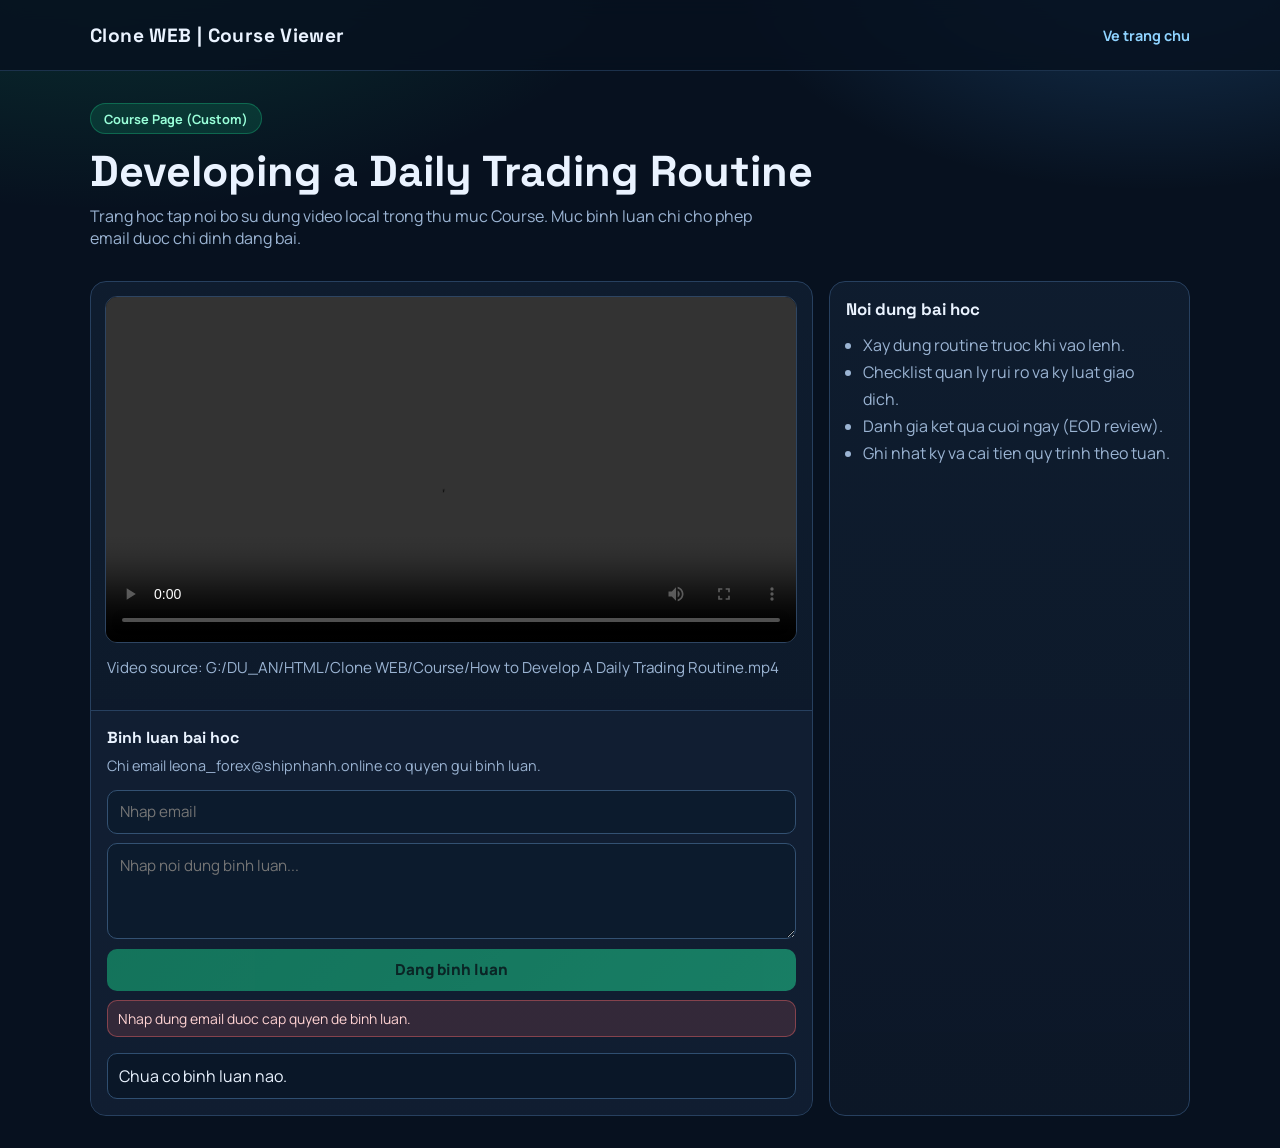
==== course-daily-routine.html @ a5439d15 "Add dedicated daily routine course page with local video and restricted comments" ====
<!doctype html>
<html lang="vi">
<head>
  <meta charset="UTF-8" />
  <meta name="viewport" content="width=device-width, initial-scale=1.0" />
  <title>Khoa hoc: Daily Trading Routine</title>
  <link rel="preconnect" href="https://fonts.googleapis.com" />
  <link rel="preconnect" href="https://fonts.gstatic.com" crossorigin />
  <link href="https://fonts.googleapis.com/css2?family=Manrope:wght@400;500;600;700;800&family=Space+Grotesk:wght@500;700&display=swap" rel="stylesheet" />
  <style>
    :root {
      --bg: #07111f;
      --surface: #0f1d30;
      --surface-2: #14243a;
      --line: #27405f;
      --text: #eaf3ff;
      --muted: #9bb4d3;
      --brand: #18c685;
      --danger: #ff6a6a;
    }

    * {
      box-sizing: border-box;
    }

    body {
      margin: 0;
      font-family: "Manrope", sans-serif;
      color: var(--text);
      background:
        radial-gradient(900px 500px at 8% -10%, rgba(24, 198, 133, 0.22), transparent 65%),
        radial-gradient(700px 400px at 90% -5%, rgba(69, 166, 255, 0.25), transparent 62%),
        var(--bg);
      min-height: 100vh;
    }

    .container {
      width: min(1100px, 92vw);
      margin: 0 auto;
    }

    .header {
      position: sticky;
      top: 0;
      z-index: 10;
      background: rgba(7, 17, 31, 0.85);
      backdrop-filter: blur(10px);
      border-bottom: 1px solid rgba(39, 64, 95, 0.7);
    }

    .header-inner {
      min-height: 70px;
      display: flex;
      align-items: center;
      justify-content: space-between;
      gap: 1rem;
    }

    .brand {
      margin: 0;
      font-family: "Space Grotesk", sans-serif;
      font-size: 1.2rem;
      letter-spacing: 0.02em;
    }

    .course-link {
      color: #8fd3ff;
      text-decoration: none;
      font-weight: 700;
      font-size: 0.9rem;
    }

    .hero {
      padding: 2rem 0 1rem;
    }

    .eyebrow {
      display: inline-block;
      background: rgba(24, 198, 133, 0.16);
      color: #99ffd9;
      border: 1px solid rgba(24, 198, 133, 0.35);
      border-radius: 999px;
      padding: 0.35rem 0.8rem;
      font-size: 0.8rem;
      font-weight: 700;
    }

    h1 {
      margin: 0.8rem 0 0.5rem;
      font-size: clamp(1.7rem, 4.2vw, 2.7rem);
      font-family: "Space Grotesk", sans-serif;
      line-height: 1.15;
    }

    .hero p {
      margin: 0;
      color: var(--muted);
      max-width: 68ch;
    }

    .layout {
      display: grid;
      grid-template-columns: 2fr 1fr;
      gap: 1rem;
      padding: 1rem 0 2rem;
    }

    .panel {
      border: 1px solid var(--line);
      border-radius: 16px;
      background: linear-gradient(180deg, rgba(15, 29, 48, 0.9), rgba(12, 24, 40, 0.92));
      overflow: hidden;
    }

    .video-wrap {
      padding: 0.9rem;
    }

    video {
      width: 100%;
      border-radius: 12px;
      border: 1px solid #2e4562;
      background: #000;
      display: block;
    }

    .video-meta {
      padding: 0 1rem 1rem;
      color: var(--muted);
      font-size: 0.95rem;
    }

    .side {
      padding: 1rem;
    }

    .side h2 {
      margin: 0;
      font-family: "Space Grotesk", sans-serif;
      font-size: 1.05rem;
    }

    .side ul {
      margin: 0.75rem 0 0;
      padding-left: 1.1rem;
      color: var(--muted);
      line-height: 1.7;
    }

    .comment-box {
      margin-top: 1rem;
      padding: 1rem;
      border-top: 1px solid var(--line);
      background: rgba(20, 36, 58, 0.55);
    }

    .comment-box h3 {
      margin: 0;
      font-size: 1rem;
      font-family: "Space Grotesk", sans-serif;
    }

    .note {
      margin-top: 0.5rem;
      color: var(--muted);
      font-size: 0.9rem;
    }

    .row {
      margin-top: 0.75rem;
      display: grid;
      gap: 0.6rem;
    }

    input,
    textarea,
    button {
      font-family: inherit;
      font-size: 0.95rem;
      border-radius: 10px;
      border: 1px solid #335172;
      background: #0c1b2d;
      color: var(--text);
      padding: 0.65rem 0.75rem;
    }

    textarea {
      min-height: 96px;
      resize: vertical;
    }

    button {
      cursor: pointer;
      background: linear-gradient(135deg, #16b97d, #1fcd8f);
      color: #062b1d;
      font-weight: 800;
      border: none;
    }

    button:disabled {
      opacity: 0.55;
      cursor: not-allowed;
    }

    .warning {
      margin-top: 0.6rem;
      color: #ffd3d3;
      background: rgba(255, 106, 106, 0.15);
      border: 1px solid rgba(255, 106, 106, 0.4);
      border-radius: 10px;
      padding: 0.5rem 0.65rem;
      font-size: 0.87rem;
      display: none;
    }

    .warning.visible {
      display: block;
    }

    .comment-list {
      margin-top: 1rem;
      display: grid;
      gap: 0.7rem;
    }

    .comment-item {
      border: 1px solid #2f4e70;
      border-radius: 10px;
      padding: 0.7rem;
      background: #0a1728;
    }

    .comment-item small {
      color: var(--muted);
      display: block;
      margin-top: 0.25rem;
    }

    @media (max-width: 900px) {
      .layout {
        grid-template-columns: 1fr;
      }
    }
  </style>
</head>
<body>
  <header class="header">
    <div class="container header-inner">
      <h2 class="brand">Clone WEB | Course Viewer</h2>
      <a class="course-link" href="index.html">Ve trang chu</a>
    </div>
  </header>

  <main class="container">
    <section class="hero">
      <span class="eyebrow">Course Page (Custom)</span>
      <h1>Developing a Daily Trading Routine</h1>
      <p>
        Trang hoc tap noi bo su dung video local trong thu muc Course.
        Muc binh luan chi cho phep email duoc chi dinh dang bai.
      </p>
    </section>

    <section class="layout">
      <article class="panel">
        <div class="video-wrap">
          <video controls preload="metadata" src="Course/How to Develop A Daily Trading Routine.mp4"></video>
        </div>
        <div class="video-meta">
          Video source: G:/DU_AN/HTML/Clone WEB/Course/How to Develop A Daily Trading Routine.mp4
        </div>

        <div class="comment-box">
          <h3>Binh luan bai hoc</h3>
          <p class="note">Chi email leona_forex@shipnhanh.online co quyen gui binh luan.</p>

          <div class="row">
            <input id="commentEmail" type="email" placeholder="Nhap email" value="" />
            <textarea id="commentText" placeholder="Nhap noi dung binh luan..."></textarea>
            <button id="postCommentBtn" type="button">Dang binh luan</button>
          </div>

          <div id="commentWarning" class="warning"></div>
          <div id="commentList" class="comment-list"></div>
        </div>
      </article>

      <aside class="panel side">
        <h2>Noi dung bai hoc</h2>
        <ul>
          <li>Xay dung routine truoc khi vao lenh.</li>
          <li>Checklist quan ly rui ro va ky luat giao dich.</li>
          <li>Danh gia ket qua cuoi ngay (EOD review).</li>
          <li>Ghi nhat ky va cai tien quy trinh theo tuan.</li>
        </ul>
      </aside>
    </section>
  </main>

  <script src="course-daily-routine.js"></script>
</body>
</html>
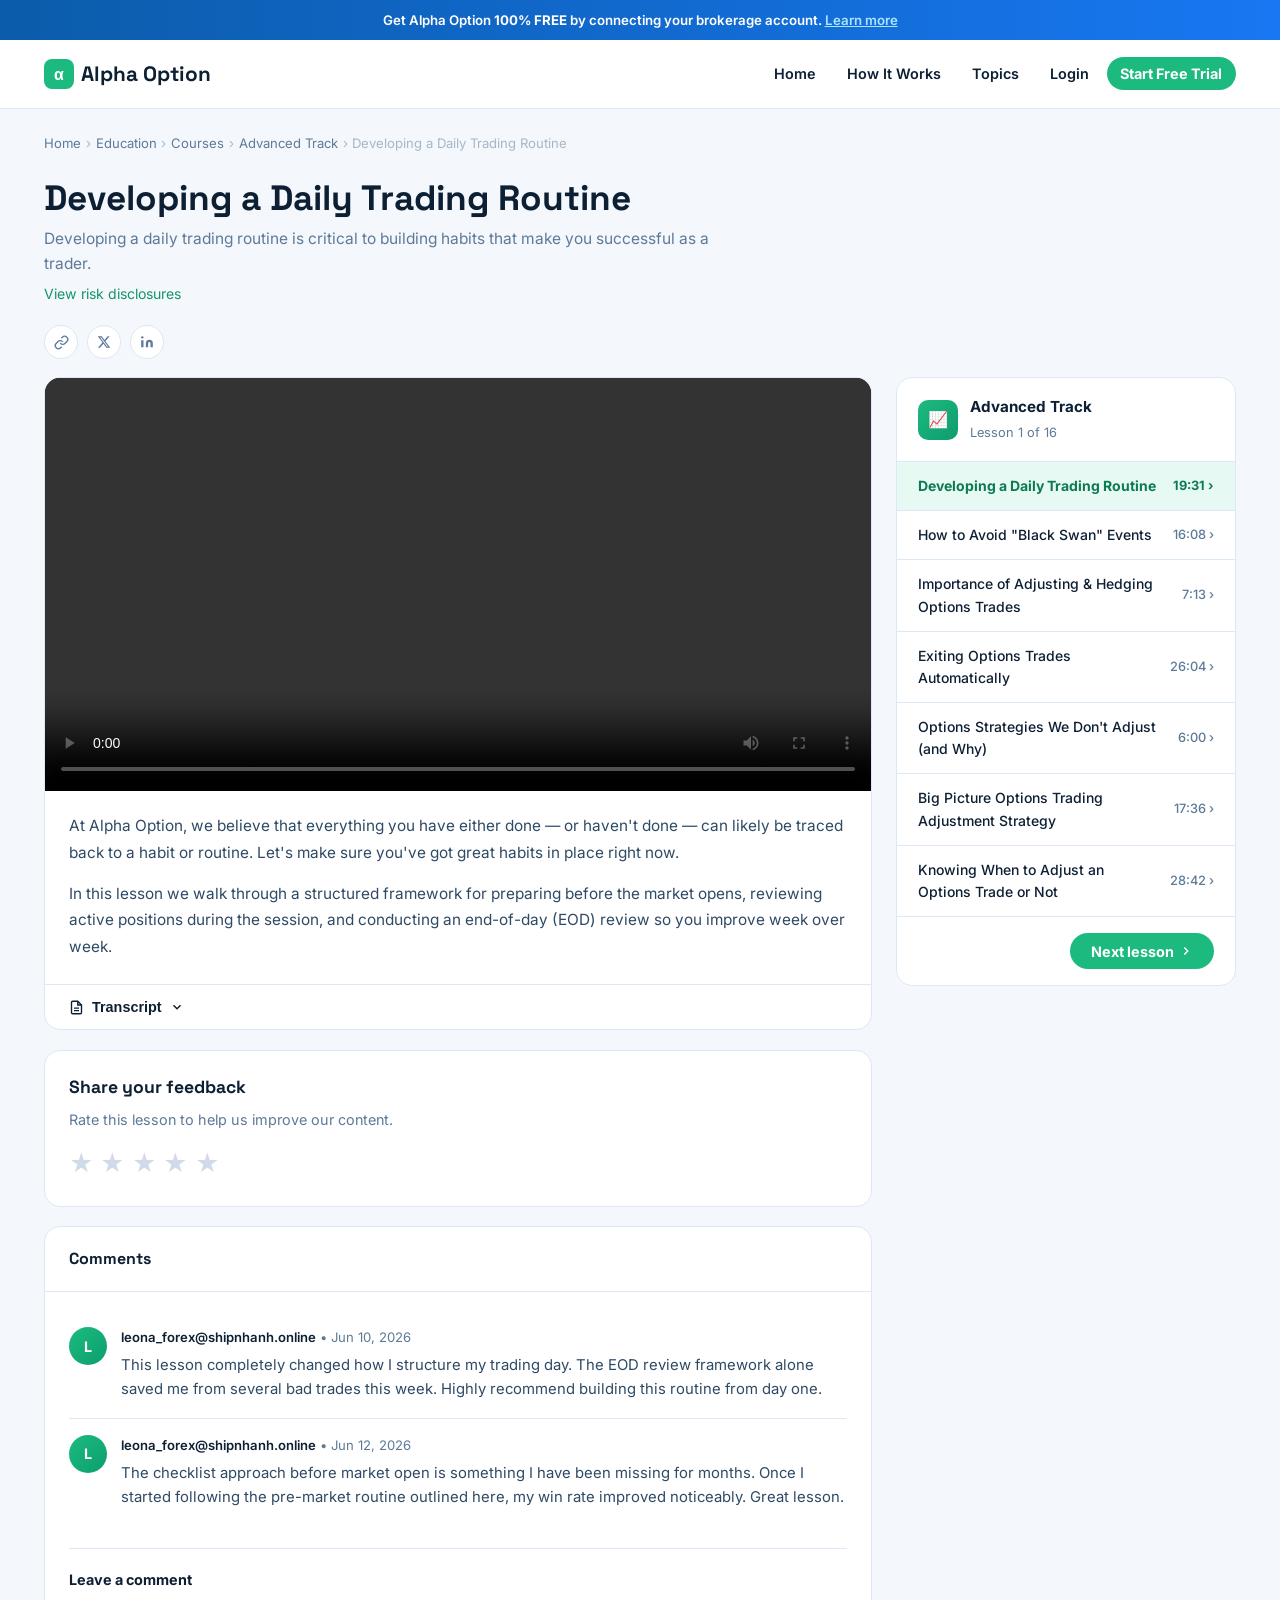
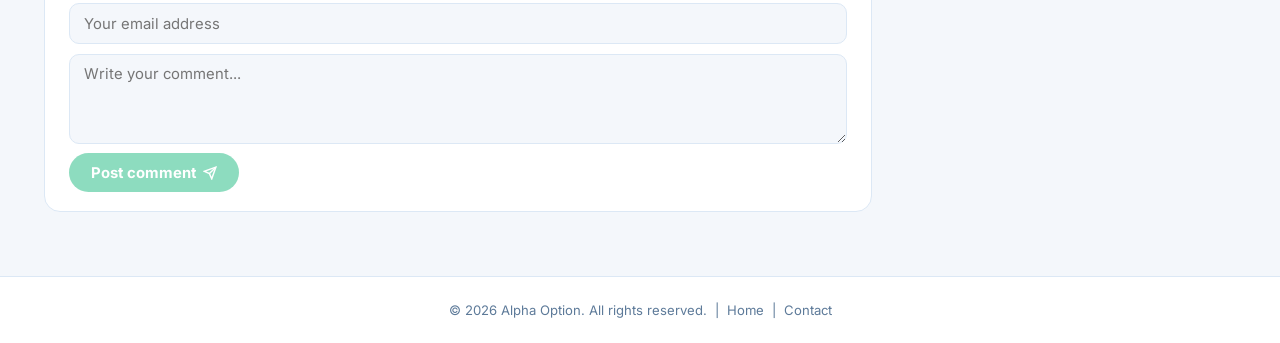
==== commit 5cdb12a2: "Redesign lesson page to English with pre-seeded comments" ====
--- a/course-daily-routine.html
+++ b/course-daily-routine.html
@@ -1,302 +1,277 @@
-<!doctype html>
-<html lang="vi">
+﻿<!doctype html>
+<html lang="en">
 <head>
   <meta charset="UTF-8" />
   <meta name="viewport" content="width=device-width, initial-scale=1.0" />
-  <title>Khoa hoc: Daily Trading Routine</title>
+  <title>Developing a Daily Trading Routine | Alpha Option</title>
   <link rel="preconnect" href="https://fonts.googleapis.com" />
   <link rel="preconnect" href="https://fonts.gstatic.com" crossorigin />
-  <link href="https://fonts.googleapis.com/css2?family=Manrope:wght@400;500;600;700;800&family=Space+Grotesk:wght@500;700&display=swap" rel="stylesheet" />
+  <link href="https://fonts.googleapis.com/css2?family=Inter:wght@400;500;600;700&family=Space+Grotesk:wght@600;700&display=swap" rel="stylesheet" />
   <style>
+    *, *::before, *::after { box-sizing: border-box; margin: 0; padding: 0; }
     :root {
-      --bg: #07111f;
-      --surface: #0f1d30;
-      --surface-2: #14243a;
-      --line: #27405f;
-      --text: #eaf3ff;
-      --muted: #9bb4d3;
-      --brand: #18c685;
-      --danger: #ff6a6a;
+      --bg: #f4f7fb; --surface: #fff; --ink: #0d1f33; --muted: #5d7a99;
+      --line: #dce8f5; --brand: #1dba80; --brand-dark: #15956a;
+      --pill-bg: #e6f9f2; --pill-color: #0e7a52;
     }
-
-    * {
-      box-sizing: border-box;
-    }
-
-    body {
-      margin: 0;
-      font-family: "Manrope", sans-serif;
-      color: var(--text);
-      background:
-        radial-gradient(900px 500px at 8% -10%, rgba(24, 198, 133, 0.22), transparent 65%),
-        radial-gradient(700px 400px at 90% -5%, rgba(69, 166, 255, 0.25), transparent 62%),
-        var(--bg);
-      min-height: 100vh;
-    }
-
-    .container {
-      width: min(1100px, 92vw);
-      margin: 0 auto;
-    }
-
-    .header {
-      position: sticky;
-      top: 0;
-      z-index: 10;
-      background: rgba(7, 17, 31, 0.85);
-      backdrop-filter: blur(10px);
-      border-bottom: 1px solid rgba(39, 64, 95, 0.7);
-    }
-
-    .header-inner {
-      min-height: 70px;
-      display: flex;
-      align-items: center;
-      justify-content: space-between;
-      gap: 1rem;
-    }
-
-    .brand {
-      margin: 0;
-      font-family: "Space Grotesk", sans-serif;
-      font-size: 1.2rem;
-      letter-spacing: 0.02em;
-    }
-
-    .course-link {
-      color: #8fd3ff;
-      text-decoration: none;
-      font-weight: 700;
-      font-size: 0.9rem;
-    }
-
-    .hero {
-      padding: 2rem 0 1rem;
-    }
-
-    .eyebrow {
-      display: inline-block;
-      background: rgba(24, 198, 133, 0.16);
-      color: #99ffd9;
-      border: 1px solid rgba(24, 198, 133, 0.35);
-      border-radius: 999px;
-      padding: 0.35rem 0.8rem;
-      font-size: 0.8rem;
-      font-weight: 700;
-    }
-
-    h1 {
-      margin: 0.8rem 0 0.5rem;
-      font-size: clamp(1.7rem, 4.2vw, 2.7rem);
-      font-family: "Space Grotesk", sans-serif;
-      line-height: 1.15;
-    }
-
-    .hero p {
-      margin: 0;
-      color: var(--muted);
-      max-width: 68ch;
-    }
-
-    .layout {
-      display: grid;
-      grid-template-columns: 2fr 1fr;
-      gap: 1rem;
-      padding: 1rem 0 2rem;
-    }
-
-    .panel {
-      border: 1px solid var(--line);
-      border-radius: 16px;
-      background: linear-gradient(180deg, rgba(15, 29, 48, 0.9), rgba(12, 24, 40, 0.92));
-      overflow: hidden;
-    }
-
-    .video-wrap {
-      padding: 0.9rem;
-    }
-
-    video {
-      width: 100%;
-      border-radius: 12px;
-      border: 1px solid #2e4562;
-      background: #000;
-      display: block;
-    }
-
-    .video-meta {
-      padding: 0 1rem 1rem;
-      color: var(--muted);
-      font-size: 0.95rem;
-    }
-
-    .side {
-      padding: 1rem;
-    }
-
-    .side h2 {
-      margin: 0;
-      font-family: "Space Grotesk", sans-serif;
-      font-size: 1.05rem;
-    }
-
-    .side ul {
-      margin: 0.75rem 0 0;
-      padding-left: 1.1rem;
-      color: var(--muted);
-      line-height: 1.7;
-    }
-
-    .comment-box {
-      margin-top: 1rem;
-      padding: 1rem;
-      border-top: 1px solid var(--line);
-      background: rgba(20, 36, 58, 0.55);
-    }
-
-    .comment-box h3 {
-      margin: 0;
-      font-size: 1rem;
-      font-family: "Space Grotesk", sans-serif;
-    }
-
-    .note {
-      margin-top: 0.5rem;
-      color: var(--muted);
-      font-size: 0.9rem;
-    }
-
-    .row {
-      margin-top: 0.75rem;
-      display: grid;
-      gap: 0.6rem;
-    }
-
-    input,
-    textarea,
-    button {
-      font-family: inherit;
-      font-size: 0.95rem;
-      border-radius: 10px;
-      border: 1px solid #335172;
-      background: #0c1b2d;
-      color: var(--text);
-      padding: 0.65rem 0.75rem;
-    }
-
-    textarea {
-      min-height: 96px;
-      resize: vertical;
-    }
-
-    button {
-      cursor: pointer;
-      background: linear-gradient(135deg, #16b97d, #1fcd8f);
-      color: #062b1d;
-      font-weight: 800;
-      border: none;
-    }
-
-    button:disabled {
-      opacity: 0.55;
-      cursor: not-allowed;
-    }
-
-    .warning {
-      margin-top: 0.6rem;
-      color: #ffd3d3;
-      background: rgba(255, 106, 106, 0.15);
-      border: 1px solid rgba(255, 106, 106, 0.4);
-      border-radius: 10px;
-      padding: 0.5rem 0.65rem;
-      font-size: 0.87rem;
-      display: none;
-    }
-
-    .warning.visible {
-      display: block;
-    }
-
-    .comment-list {
-      margin-top: 1rem;
-      display: grid;
-      gap: 0.7rem;
-    }
-
-    .comment-item {
-      border: 1px solid #2f4e70;
-      border-radius: 10px;
-      padding: 0.7rem;
-      background: #0a1728;
-    }
-
-    .comment-item small {
-      color: var(--muted);
-      display: block;
-      margin-top: 0.25rem;
-    }
-
-    @media (max-width: 900px) {
-      .layout {
-        grid-template-columns: 1fr;
-      }
-    }
+    body { font-family: "Inter", sans-serif; color: var(--ink); background: var(--bg); font-size: 15px; line-height: 1.6; }
+    a { color: inherit; text-decoration: none; }
+    img { display: block; max-width: 100%; }
+    /* BANNER */
+    .top-banner { background: linear-gradient(90deg,#0b5caa,#1877f2); color:#fff; font-size:.83rem; font-weight:600; text-align:center; padding:.6rem 1rem; }
+    .top-banner a { color:#aee4ff; text-decoration:underline; }
+    /* HEADER */
+    .site-header { background:#fff; border-bottom:1px solid var(--line); position:sticky; top:0; z-index:100; }
+    .nav { max-width:1240px; margin:0 auto; padding:0 1.5rem; min-height:68px; display:flex; align-items:center; justify-content:space-between; gap:1rem; }
+    .logo { font-family:"Space Grotesk",sans-serif; font-size:1.3rem; font-weight:700; color:var(--ink); display:flex; align-items:center; gap:.45rem; }
+    .logo-icon { width:30px; height:30px; background:var(--brand); border-radius:8px; display:grid; place-items:center; color:#fff; font-size:1rem; }
+    .nav-links { display:flex; align-items:center; gap:.25rem; list-style:none; }
+    .nav-links a { padding:.5rem .85rem; font-weight:600; font-size:.9rem; color:var(--ink); border-radius:8px; transition:background .15s; }
+    .nav-links a:hover { background:var(--bg); }
+    .nav-btn { background:var(--brand) !important; color:#fff !important; border-radius:999px !important; font-weight:700 !important; }
+    .nav-btn:hover { background:var(--brand-dark) !important; }
+    /* PAGE */
+    .page { max-width:1240px; margin:0 auto; padding:1.5rem 1.5rem 4rem; }
+    /* BREADCRUMB */
+    .breadcrumb { display:flex; align-items:center; flex-wrap:wrap; gap:.3rem; font-size:.82rem; color:var(--muted); margin-bottom:1.4rem; }
+    .breadcrumb a { color:var(--muted); }
+    .breadcrumb a:hover { color:var(--ink); text-decoration:underline; }
+    .breadcrumb span { opacity:.5; }
+    /* LESSON HEADER */
+    .lesson-header { margin-bottom:1.2rem; }
+    .lesson-header h1 { font-family:"Space Grotesk",sans-serif; font-size:clamp(1.6rem,3.5vw,2.2rem); font-weight:700; line-height:1.2; margin-bottom:.5rem; }
+    .lesson-header .subtitle { color:var(--muted); max-width:70ch; font-size:.97rem; }
+    .risk-link { color:var(--brand-dark); font-size:.88rem; display:inline-block; margin-top:.4rem; }
+    .risk-link:hover { text-decoration:underline; }
+    /* SHARE */
+    .share-row { display:flex; align-items:center; gap:.55rem; margin-bottom:1.1rem; }
+    .share-btn { width:34px; height:34px; border-radius:50%; border:1px solid var(--line); display:grid; place-items:center; cursor:pointer; background:#fff; color:var(--muted); font-size:.9rem; transition:border-color .15s,color .15s; }
+    .share-btn:hover { border-color:var(--brand); color:var(--brand); }
+    /* GRID */
+    .main-grid { display:grid; grid-template-columns:1fr 340px; gap:1.5rem; align-items:start; }
+    /* VIDEO CARD */
+    .video-card { background:#fff; border:1px solid var(--line); border-radius:16px; overflow:hidden; }
+    .video-wrap { background:#000; }
+    .video-wrap video { width:100%; display:block; max-height:490px; background:#000; }
+    /* LESSON BODY */
+    .lesson-body { padding:1.4rem 1.5rem; }
+    .lesson-body p { color:#2e4a65; font-size:.96rem; line-height:1.75; margin-bottom:.85rem; }
+    .lesson-body p:last-child { margin-bottom:0; }
+    /* TRANSCRIPT */
+    .transcript-toggle { display:flex; align-items:center; gap:.5rem; padding:.9rem 1.5rem; border-top:1px solid var(--line); cursor:pointer; font-weight:700; font-size:.9rem; color:var(--ink); background:none; border-left:none; border-right:none; border-bottom:none; width:100%; text-align:left; }
+    .transcript-toggle:hover { background:var(--bg); }
+    .transcript-toggle .chevron { transition:transform .2s; }
+    .transcript-toggle.open .chevron { transform:rotate(180deg); }
+    .transcript-body { display:none; padding:1rem 1.5rem 1.4rem; border-top:1px solid var(--line); color:var(--muted); font-size:.92rem; line-height:1.8; }
+    .transcript-body.open { display:block; }
+    /* FEEDBACK */
+    .feedback-card { margin-top:1.2rem; background:#fff; border:1px solid var(--line); border-radius:16px; padding:1.4rem 1.5rem; }
+    .feedback-card h3 { font-family:"Space Grotesk",sans-serif; font-size:1.1rem; margin-bottom:.4rem; }
+    .feedback-card p { color:var(--muted); font-size:.9rem; margin-bottom:.9rem; }
+    .stars { display:flex; gap:.4rem; }
+    .star { font-size:1.5rem; cursor:pointer; color:#d0dae8; transition:color .15s; }
+    .star:hover,.star.active { color:#f5a623; }
+    /* COMMENTS */
+    .comments-card { margin-top:1.2rem; background:#fff; border:1px solid var(--line); border-radius:16px; overflow:hidden; }
+    .comments-head { padding:1.2rem 1.5rem; border-bottom:1px solid var(--line); }
+    .comments-head h3 { font-family:"Space Grotesk",sans-serif; font-size:1rem; }
+    .comments-body { padding:1.2rem 1.5rem; }
+    .comment-item { display:flex; gap:.9rem; padding:1rem 0; border-bottom:1px solid var(--line); }
+    .comment-item:last-of-type { border-bottom:none; }
+    .avatar { width:38px; height:38px; border-radius:50%; background:linear-gradient(135deg,#1dba80,#0b9f6d); display:grid; place-items:center; color:#fff; font-weight:700; font-size:.9rem; flex-shrink:0; }
+    .comment-meta { font-size:.82rem; color:var(--muted); margin-bottom:.3rem; }
+    .comment-meta strong { color:var(--ink); font-weight:600; }
+    .comment-text { font-size:.93rem; color:#2e4a65; line-height:1.65; }
+    .new-comment-form { margin-top:1.4rem; border-top:1px solid var(--line); padding-top:1.2rem; }
+    .new-comment-form h4 { font-size:.9rem; font-weight:700; margin-bottom:.75rem; }
+    .form-row { display:grid; gap:.6rem; }
+    .form-row input,.form-row textarea { font-family:inherit; font-size:.93rem; border:1px solid var(--line); border-radius:10px; background:var(--bg); color:var(--ink); padding:.65rem .85rem; transition:border-color .15s; width:100%; }
+    .form-row input:focus,.form-row textarea:focus { outline:none; border-color:var(--brand); }
+    .form-row textarea { min-height:90px; resize:vertical; }
+    .submit-btn { font-family:inherit; font-size:.93rem; font-weight:700; border:none; border-radius:999px; background:var(--brand); color:#fff; padding:.65rem 1.4rem; cursor:pointer; transition:background .15s; display:inline-flex; align-items:center; gap:.4rem; }
+    .submit-btn:hover { background:var(--brand-dark); }
+    .submit-btn:disabled { opacity:.5; cursor:not-allowed; }
+    .form-error { font-size:.85rem; color:#c0392b; background:#fff0ee; border:1px solid #f5c6c0; border-radius:8px; padding:.5rem .75rem; display:none; }
+    .form-error.visible { display:block; }
+    /* SIDEBAR */
+    .sidebar-card { background:#fff; border:1px solid var(--line); border-radius:16px; overflow:hidden; position:sticky; top:84px; }
+    .sidebar-head { padding:1.1rem 1.3rem; border-bottom:1px solid var(--line); display:flex; align-items:center; gap:.75rem; }
+    .track-icon { width:40px; height:40px; border-radius:10px; background:linear-gradient(135deg,#1dba80,#0f9c6c); display:grid; place-items:center; color:#fff; font-size:1rem; }
+    .track-info strong { display:block; font-size:.95rem; font-weight:700; }
+    .track-info span { font-size:.8rem; color:var(--muted); }
+    .lesson-list { list-style:none; }
+    .lesson-list li a { display:flex; align-items:center; justify-content:space-between; padding:.8rem 1.3rem; font-size:.875rem; font-weight:500; color:var(--ink); border-bottom:1px solid var(--line); transition:background .12s; gap:.75rem; }
+    .lesson-list li a:hover { background:var(--bg); }
+    .lesson-list li.active a { background:var(--pill-bg); color:var(--pill-color); font-weight:700; }
+    .lesson-list li:last-child a { border-bottom:none; }
+    .lesson-name { flex:1; }
+    .lesson-dur { color:var(--muted); font-size:.8rem; white-space:nowrap; flex-shrink:0; }
+    .lesson-list li.active .lesson-dur { color:var(--pill-color); }
+    .sidebar-nav { padding:1rem 1.3rem; border-top:1px solid var(--line); display:flex; justify-content:flex-end; }
+    .nav-next { background:var(--brand); color:#fff; border:none; border-radius:999px; padding:.6rem 1.3rem; font-family:inherit; font-size:.9rem; font-weight:700; cursor:pointer; display:flex; align-items:center; gap:.35rem; }
+    .nav-next:hover { background:var(--brand-dark); }
+    /* FOOTER */
+    .site-footer { background:#fff; border-top:1px solid var(--line); text-align:center; padding:1.4rem; font-size:.82rem; color:var(--muted); }
+    @media(max-width:900px) { .main-grid { grid-template-columns:1fr; } .sidebar-card { position:static; } }
   </style>
 </head>
 <body>
-  <header class="header">
-    <div class="container header-inner">
-      <h2 class="brand">Clone WEB | Course Viewer</h2>
-      <a class="course-link" href="index.html">Ve trang chu</a>
+
+  <div class="top-banner">
+    Get Alpha Option <strong>100% FREE</strong> by connecting your brokerage account.
+    <a href="index.html">Learn more</a>
+  </div>
+
+  <header class="site-header">
+    <nav class="nav">
+      <a class="logo" href="index.html">
+        <span class="logo-icon">&#945;</span>
+        Alpha Option
+      </a>
+      <ul class="nav-links">
+        <li><a href="index.html">Home</a></li>
+        <li><a href="index.html#features">How It Works</a></li>
+        <li><a href="index.html#learn">Topics</a></li>
+        <li><a href="login.html">Login</a></li>
+        <li><a class="nav-btn" href="login.html?mode=signup">Start Free Trial</a></li>
+      </ul>
+    </nav>
+  </header>
+
+  <div class="page">
+    <nav class="breadcrumb" aria-label="Breadcrumb">
+      <a href="index.html">Home</a><span>&#8250;</span>
+      <a href="#">Education</a><span>&#8250;</span>
+      <a href="#">Courses</a><span>&#8250;</span>
+      <a href="#">Advanced Track</a><span>&#8250;</span>
+      <span>Developing a Daily Trading Routine</span>
+    </nav>
+
+    <header class="lesson-header">
+      <h1>Developing a Daily Trading Routine</h1>
+      <p class="subtitle">Developing a daily trading routine is critical to building habits that make you successful as a trader.</p>
+      <a class="risk-link" href="#">View risk disclosures</a>
+    </header>
+
+    <div class="share-row">
+      <button class="share-btn" title="Copy link" onclick="copyLink()">
+        <svg width="15" height="15" viewBox="0 0 24 24" fill="none" stroke="currentColor" stroke-width="2.2"><path d="M10 13a5 5 0 0 0 7.54.54l3-3a5 5 0 0 0-7.07-7.07l-1.72 1.71"/><path d="M14 11a5 5 0 0 0-7.54-.54l-3 3a5 5 0 0 0 7.07 7.07l1.71-1.71"/></svg>
+      </button>
+      <button class="share-btn" title="Share on X">
+        <svg width="14" height="14" viewBox="0 0 24 24" fill="currentColor"><path d="M18.244 2.25h3.308l-7.227 8.26 8.502 11.24H16.17l-5.214-6.817L4.99 21.75H1.68l7.73-8.835L1.254 2.25H8.08l4.713 6.231zm-1.161 17.52h1.833L7.084 4.126H5.117z"/></svg>
+      </button>
+      <button class="share-btn" title="Share on LinkedIn">
+        <svg width="14" height="14" viewBox="0 0 24 24" fill="currentColor"><path d="M16 8a6 6 0 0 1 6 6v7h-4v-7a2 2 0 0 0-2-2 2 2 0 0 0-2 2v7h-4v-7a6 6 0 0 1 6-6zM2 9h4v12H2z"/><circle cx="4" cy="4" r="2"/></svg>
+      </button>
     </div>
-  </header>
-
-  <main class="container">
-    <section class="hero">
-      <span class="eyebrow">Course Page (Custom)</span>
-      <h1>Developing a Daily Trading Routine</h1>
-      <p>
-        Trang hoc tap noi bo su dung video local trong thu muc Course.
-        Muc binh luan chi cho phep email duoc chi dinh dang bai.
-      </p>
-    </section>
-
-    <section class="layout">
-      <article class="panel">
-        <div class="video-wrap">
-          <video controls preload="metadata" src="Course/How to Develop A Daily Trading Routine.mp4"></video>
-        </div>
-        <div class="video-meta">
-          Video source: G:/DU_AN/HTML/Clone WEB/Course/How to Develop A Daily Trading Routine.mp4
-        </div>
-
-        <div class="comment-box">
-          <h3>Binh luan bai hoc</h3>
-          <p class="note">Chi email leona_forex@shipnhanh.online co quyen gui binh luan.</p>
-
-          <div class="row">
-            <input id="commentEmail" type="email" placeholder="Nhap email" value="" />
-            <textarea id="commentText" placeholder="Nhap noi dung binh luan..."></textarea>
-            <button id="postCommentBtn" type="button">Dang binh luan</button>
-          </div>
-
-          <div id="commentWarning" class="warning"></div>
-          <div id="commentList" class="comment-list"></div>
-        </div>
-      </article>
-
-      <aside class="panel side">
-        <h2>Noi dung bai hoc</h2>
-        <ul>
-          <li>Xay dung routine truoc khi vao lenh.</li>
-          <li>Checklist quan ly rui ro va ky luat giao dich.</li>
-          <li>Danh gia ket qua cuoi ngay (EOD review).</li>
-          <li>Ghi nhat ky va cai tien quy trinh theo tuan.</li>
-        </ul>
+
+    <div class="main-grid">
+      <!-- LEFT -->
+      <div>
+        <div class="video-card">
+          <div class="video-wrap">
+            <video controls preload="metadata" src="Course/How to Develop A Daily Trading Routine.mp4" aria-label="Developing a Daily Trading Routine lesson video"></video>
+          </div>
+          <div class="lesson-body">
+            <p>At Alpha Option, we believe that everything you have either done — or haven't done — can likely be traced back to a habit or routine. Let's make sure you've got great habits in place right now.</p>
+            <p>In this lesson we walk through a structured framework for preparing before the market opens, reviewing active positions during the session, and conducting an end-of-day (EOD) review so you improve week over week.</p>
+          </div>
+          <button class="transcript-toggle" id="transcriptBtn" aria-expanded="false" aria-controls="transcriptBody">
+            <svg width="15" height="15" viewBox="0 0 24 24" fill="none" stroke="currentColor" stroke-width="2.2"><path d="M14 2H6a2 2 0 0 0-2 2v16a2 2 0 0 0 2 2h12a2 2 0 0 0 2-2V8z"/><polyline points="14 2 14 8 20 8"/><line x1="16" y1="13" x2="8" y2="13"/><line x1="16" y1="17" x2="8" y2="17"/></svg>
+            Transcript
+            <svg class="chevron" width="14" height="14" viewBox="0 0 24 24" fill="none" stroke="currentColor" stroke-width="2.5"><polyline points="6 9 12 15 18 9"/></svg>
+          </button>
+          <div class="transcript-body" id="transcriptBody">
+            <p>Welcome to this lesson on developing a daily trading routine. In this session we cover why a structured routine matters, what yours should look like before the market opens, how to stay disciplined during the session, and the end-of-day review process that separates consistent traders from the rest.</p>
+            <p>Remember — process creates consistency, and consistency creates results. Every successful trader has a repeatable system they follow every single day.</p>
+          </div>
+        </div>
+
+        <div class="feedback-card">
+          <h3>Share your feedback</h3>
+          <p>Rate this lesson to help us improve our content.</p>
+          <div class="stars">
+            <span class="star" data-v="1">&#9733;</span>
+            <span class="star" data-v="2">&#9733;</span>
+            <span class="star" data-v="3">&#9733;</span>
+            <span class="star" data-v="4">&#9733;</span>
+            <span class="star" data-v="5">&#9733;</span>
+          </div>
+        </div>
+
+        <div class="comments-card">
+          <div class="comments-head"><h3>Comments</h3></div>
+          <div class="comments-body">
+            <div id="commentList"></div>
+            <div class="new-comment-form">
+              <h4>Leave a comment</h4>
+              <div class="form-row">
+                <input id="commentEmail" type="email" placeholder="Your email address" autocomplete="email" />
+                <textarea id="commentText" placeholder="Write your comment..." disabled></textarea>
+                <div>
+                  <button class="submit-btn" id="postCommentBtn" type="button" disabled>
+                    Post comment
+                    <svg width="14" height="14" viewBox="0 0 24 24" fill="none" stroke="currentColor" stroke-width="2.5"><line x1="22" y1="2" x2="11" y2="13"/><polygon points="22 2 15 22 11 13 2 9 22 2"/></svg>
+                  </button>
+                </div>
+                <div id="commentWarning" class="form-error" role="alert"></div>
+              </div>
+            </div>
+          </div>
+        </div>
+      </div>
+
+      <!-- SIDEBAR -->
+      <aside>
+        <div class="sidebar-card">
+          <div class="sidebar-head">
+            <div class="track-icon">&#128200;</div>
+            <div class="track-info">
+              <strong>Advanced Track</strong>
+              <span>Lesson 1 of 16</span>
+            </div>
+          </div>
+          <ul class="lesson-list">
+            <li class="active"><a href="course-daily-routine.html"><span class="lesson-name">Developing a Daily Trading Routine</span><span class="lesson-dur">19:31 &#8250;</span></a></li>
+            <li><a href="#"><span class="lesson-name">How to Avoid "Black Swan" Events</span><span class="lesson-dur">16:08 &#8250;</span></a></li>
+            <li><a href="#"><span class="lesson-name">Importance of Adjusting &amp; Hedging Options Trades</span><span class="lesson-dur">7:13 &#8250;</span></a></li>
+            <li><a href="#"><span class="lesson-name">Exiting Options Trades Automatically</span><span class="lesson-dur">26:04 &#8250;</span></a></li>
+            <li><a href="#"><span class="lesson-name">Options Strategies We Don't Adjust (and Why)</span><span class="lesson-dur">6:00 &#8250;</span></a></li>
+            <li><a href="#"><span class="lesson-name">Big Picture Options Trading Adjustment Strategy</span><span class="lesson-dur">17:36 &#8250;</span></a></li>
+            <li><a href="#"><span class="lesson-name">Knowing When to Adjust an Options Trade or Not</span><span class="lesson-dur">28:42 &#8250;</span></a></li>
+          </ul>
+          <div class="sidebar-nav">
+            <button class="nav-next" type="button">Next lesson <svg width="14" height="14" viewBox="0 0 24 24" fill="none" stroke="currentColor" stroke-width="2.5"><polyline points="9 18 15 12 9 6"/></svg></button>
+          </div>
+        </div>
       </aside>
-    </section>
-  </main>
+    </div>
+  </div>
+
+  <footer class="site-footer">
+    &#169; 2026 Alpha Option. All rights reserved. &nbsp;|&nbsp;
+    <a href="index.html">Home</a> &nbsp;|&nbsp;
+    <a href="mailto:truyol.minxue@hotmail.com">Contact</a>
+  </footer>
 
   <script src="course-daily-routine.js"></script>
+  <script>
+    const transcriptBtn = document.getElementById('transcriptBtn');
+    const transcriptBody = document.getElementById('transcriptBody');
+    transcriptBtn.addEventListener('click', () => {
+      const open = transcriptBody.classList.toggle('open');
+      transcriptBtn.classList.toggle('open', open);
+      transcriptBtn.setAttribute('aria-expanded', String(open));
+    });
+    document.querySelectorAll('.star').forEach((star) => {
+      star.addEventListener('click', () => {
+        const val = Number(star.dataset.v);
+        document.querySelectorAll('.star').forEach((s) => s.classList.toggle('active', Number(s.dataset.v) <= val));
+      });
+    });
+    function copyLink() {
+      navigator.clipboard.writeText(window.location.href).then(() => alert('Link copied!'));
+    }
+  </script>
 </body>
 </html>
